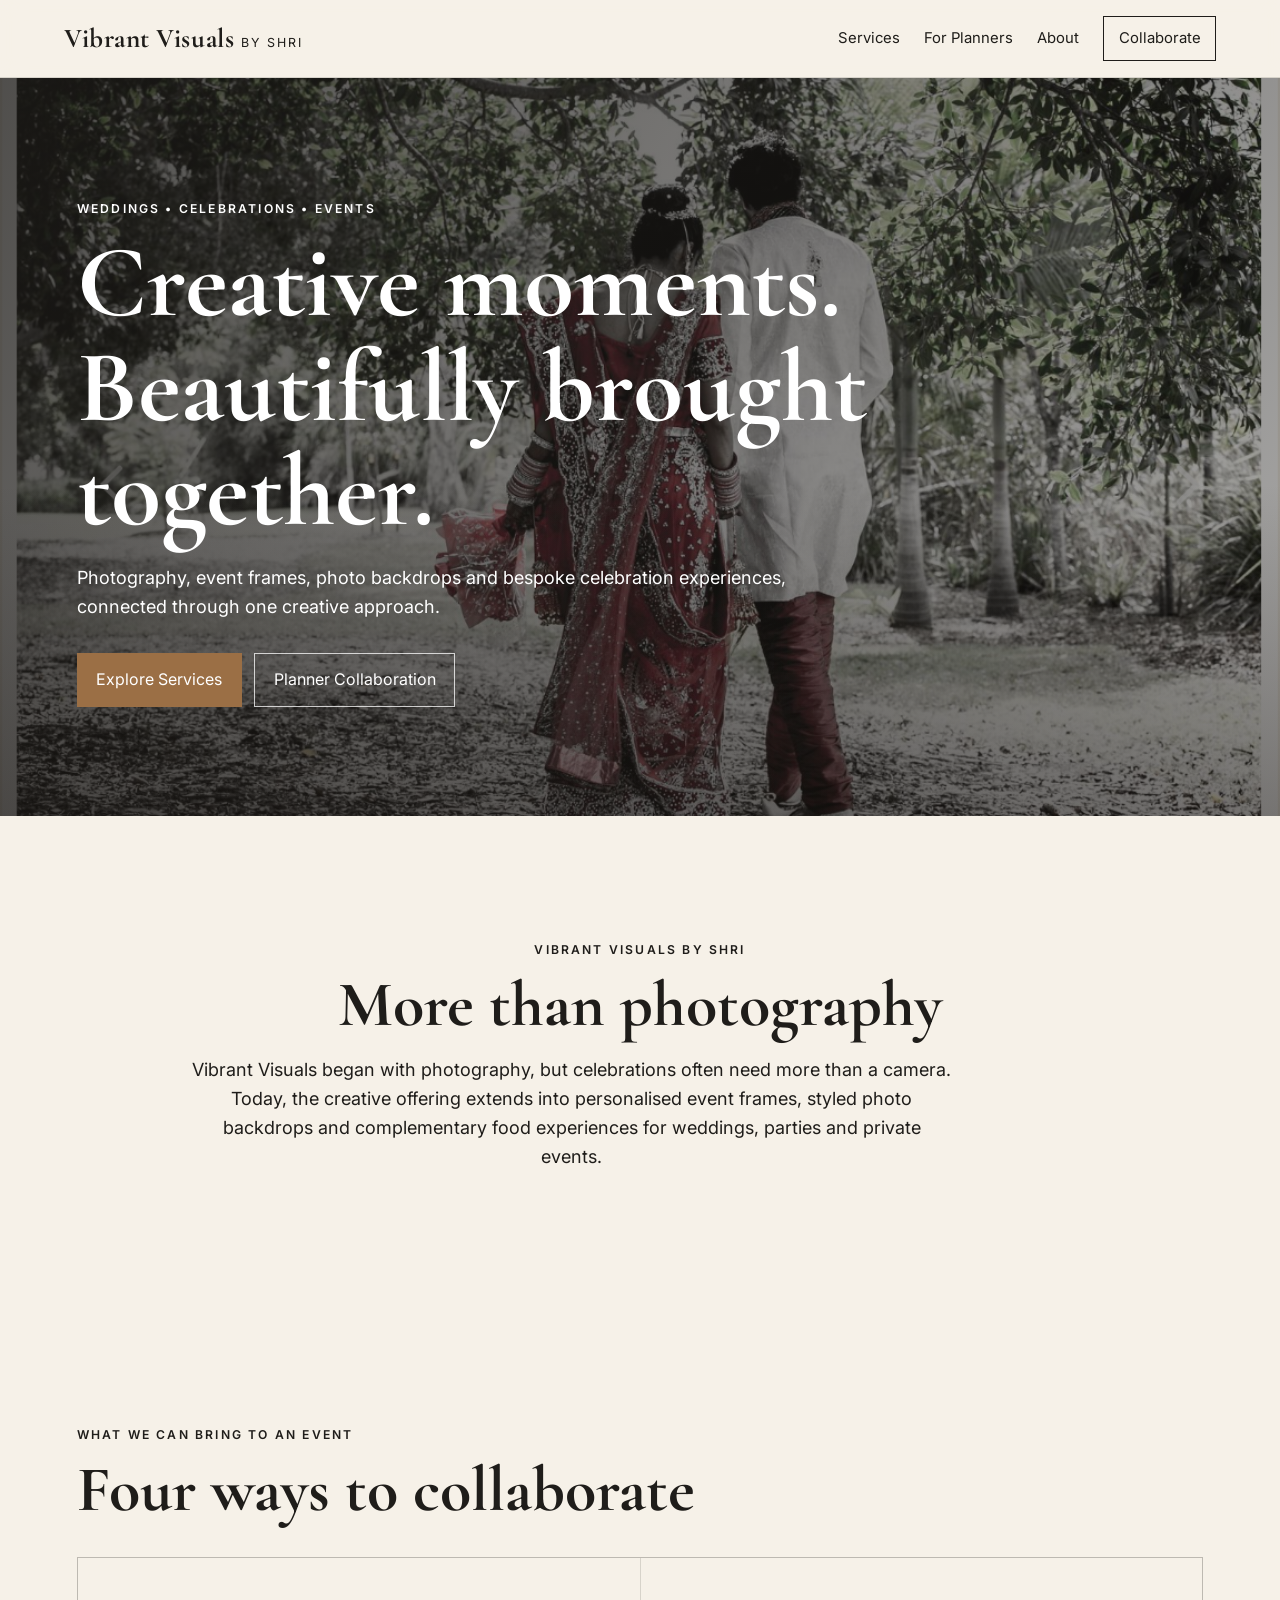
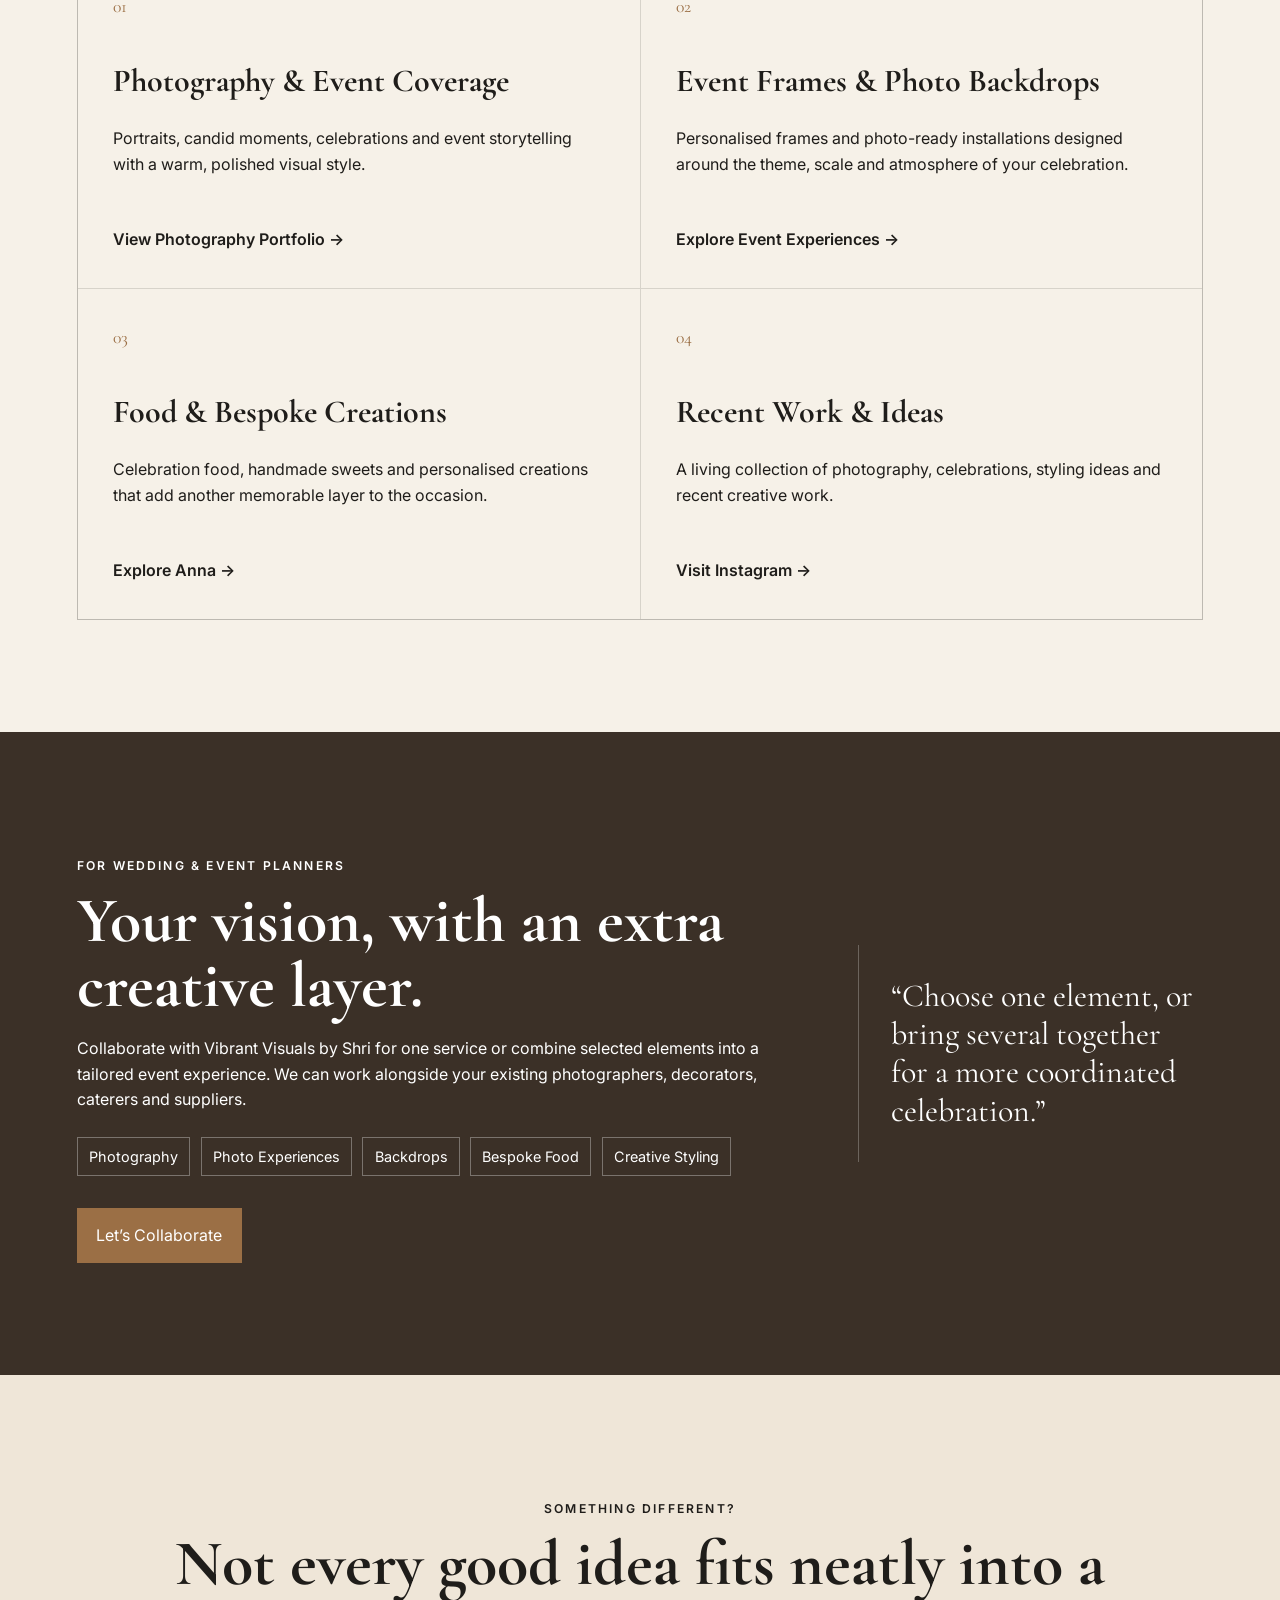
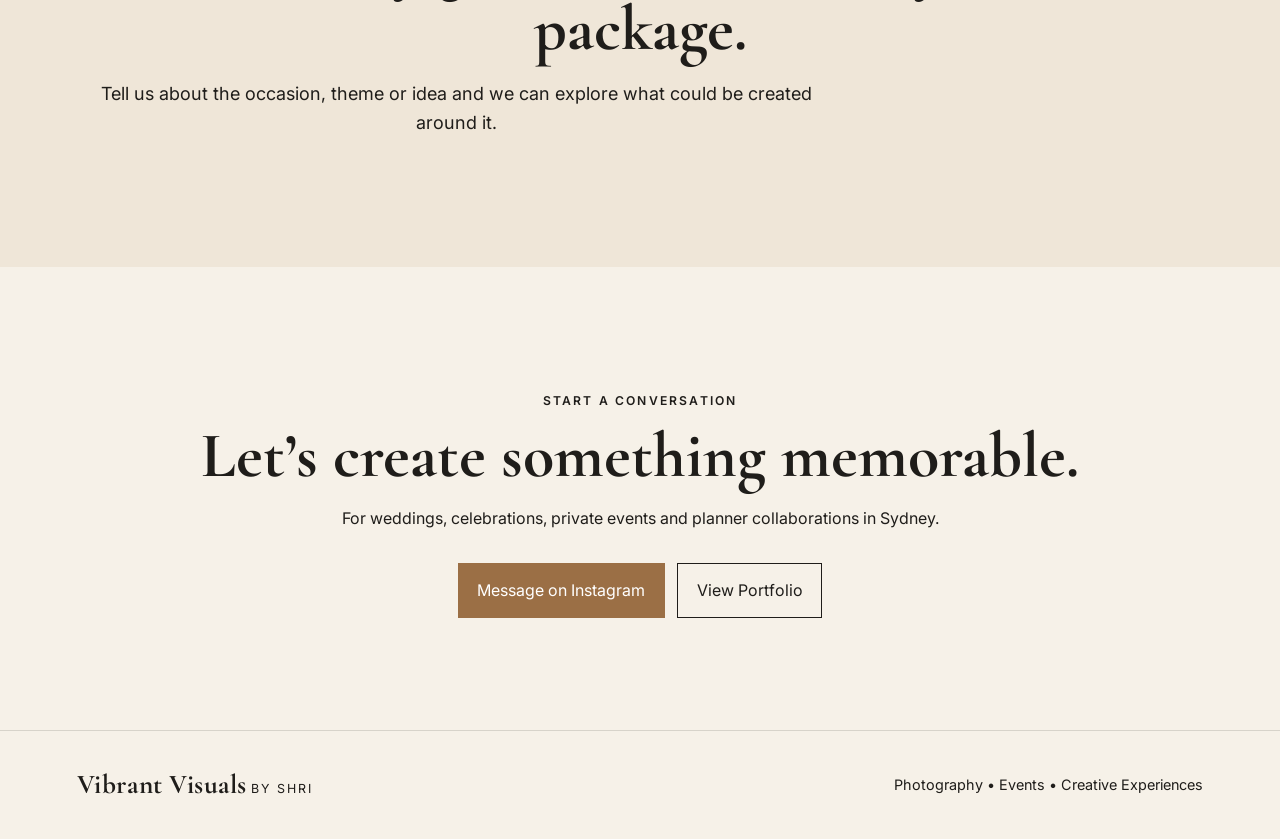
==== index.html @ dcedde66 "Add files via upload" ====
<!doctype html>
<html lang="en">
<head>
  <meta charset="utf-8">
  <meta name="viewport" content="width=device-width,initial-scale=1">
  <meta name="description" content="Vibrant Visuals by Shri — photography, event frames, photo backdrops and bespoke celebration experiences in Sydney.">
  <title>Vibrant Visuals by Shri | Weddings & Events</title>
  <link rel="preconnect" href="https://fonts.googleapis.com">
  <link rel="preconnect" href="https://fonts.gstatic.com" crossorigin>
  <link href="https://fonts.googleapis.com/css2?family=Cormorant+Garamond:wght@500;600;700&family=Inter:wght@400;500;600&display=swap" rel="stylesheet">
  <link rel="stylesheet" href="styles.css">
</head>
<body>

<header class="site-header">
  <a class="brand" href="#top">
    <span class="brand-main">Vibrant Visuals</span>
    <span class="brand-sub">by Shri</span>
  </a>

  <nav aria-label="Primary navigation">
    <a href="#services">Services</a>
    <a href="#planners">For Planners</a>
    <a href="#about">About</a>
    <a class="nav-cta" href="#contact">Collaborate</a>
  </nav>
</header>

<main id="top">
  <section class="hero">
    <div class="hero-overlay"></div>
    <div class="hero-content">
      <p class="eyebrow">Weddings • Celebrations • Events</p>
      <h1>Creative moments.<br>Beautifully brought together.</h1>
      <p class="hero-copy">
        Photography, event frames, photo backdrops and bespoke celebration experiences,
        connected through one creative approach.
      </p>
      <div class="hero-actions">
        <a class="btn btn-primary" href="#services">Explore Services</a>
        <a class="btn btn-secondary" href="#planners">Planner Collaboration</a>
      </div>
    </div>
  </section>

  <section class="intro section" id="about">
    <p class="eyebrow">Vibrant Visuals by Shri</p>
    <h2>More than photography</h2>
    <p class="lead">
      Vibrant Visuals began with photography, but celebrations often need more than a camera.
      Today, the creative offering extends into personalised event frames, styled photo backdrops
      and complementary food experiences for weddings, parties and private events.
    </p>
  </section>

  <section class="services section" id="services">
    <div class="section-heading">
      <p class="eyebrow">What we can bring to an event</p>
      <h2>Four ways to collaborate</h2>
    </div>

    <div class="card-grid">
      <article class="service-card">
        <div class="card-number">01</div>
        <h3>Photography & Event Coverage</h3>
        <p>
          Portraits, candid moments, celebrations and event storytelling with a warm,
          polished visual style.
        </p>
        <a href="https://vibrantvisuals.mypixieset.com/" target="_blank" rel="noopener">
          View Photography Portfolio →
        </a>
      </article>

      <article class="service-card">
        <div class="card-number">02</div>
        <h3>Event Frames & Photo Backdrops</h3>
        <p>
          Personalised frames and photo-ready installations designed around the theme,
          scale and atmosphere of your celebration.
        </p>
        <a href="https://www.airbnb.com.au/services/7122802" target="_blank" rel="noopener">
          Explore Event Experiences →
        </a>
      </article>

      <article class="service-card">
        <div class="card-number">03</div>
        <h3>Food & Bespoke Creations</h3>
        <p>
          Celebration food, handmade sweets and personalised creations that add another
          memorable layer to the occasion.
        </p>
        <a href="https://adigopula.com/anna" target="_blank" rel="noopener">
          Explore Anna →
        </a>
      </article>

      <article class="service-card">
        <div class="card-number">04</div>
        <h3>Recent Work & Ideas</h3>
        <p>
          A living collection of photography, celebrations, styling ideas and recent
          creative work.
        </p>
        <a href="https://www.instagram.com/vibrant__visuals" target="_blank" rel="noopener">
          Visit Instagram →
        </a>
      </article>
    </div>
  </section>

  <section class="planner-section section" id="planners">
    <div class="planner-copy">
      <p class="eyebrow">For Wedding & Event Planners</p>
      <h2>Your vision, with an extra creative layer.</h2>
      <p>
        Collaborate with Vibrant Visuals by Shri for one service or combine selected
        elements into a tailored event experience. We can work alongside your existing
        photographers, decorators, caterers and suppliers.
      </p>

      <div class="planner-tags" aria-label="Available collaboration services">
        <span>Photography</span>
        <span>Photo Experiences</span>
        <span>Backdrops</span>
        <span>Bespoke Food</span>
        <span>Creative Styling</span>
      </div>

      <a class="btn btn-primary" href="#contact">Let’s Collaborate</a>
    </div>

    <aside class="planner-note">
      <p class="quote">
        “Choose one element, or bring several together for a more coordinated celebration.”
      </p>
    </aside>
  </section>

  <section class="custom section">
    <p class="eyebrow">Something different?</p>
    <h2>Not every good idea fits neatly into a package.</h2>
    <p class="lead">
      Tell us about the occasion, theme or idea and we can explore what could be created around it.
    </p>
  </section>

  <section class="contact section" id="contact">
    <p class="eyebrow">Start a conversation</p>
    <h2>Let’s create something memorable.</h2>
    <p>
      For weddings, celebrations, private events and planner collaborations in Sydney.
    </p>
    <div class="contact-actions">
      <a class="btn btn-primary" href="https://www.instagram.com/vibrant__visuals" target="_blank" rel="noopener">
        Message on Instagram
      </a>
      <a class="btn btn-outline" href="https://vibrantvisuals.mypixieset.com/" target="_blank" rel="noopener">
        View Portfolio
      </a>
    </div>
  </section>
</main>

<footer>
  <div>
    <span class="brand-main">Vibrant Visuals</span>
    <span class="brand-sub">by Shri</span>
  </div>
  <p>Photography • Events • Creative Experiences</p>
</footer>

</body>
</html>
---- styles.css ----
* {
  box-sizing: border-box;
}

:root {
  --ink: #1f1d1a;
  --paper: #f6f1e8;
  --paper-2: #efe6d8;
  --accent: #9b6f45;
  --deep: #3b3027;
  --white: #ffffff;
  --line: rgba(31, 29, 26, .14);
}

html {
  scroll-behavior: smooth;
}

body {
  margin: 0;
  font-family: "Inter", sans-serif;
  color: var(--ink);
  background: var(--paper);
  line-height: 1.6;
}

a {
  color: inherit;
}

.site-header {
  position: sticky;
  top: 0;
  z-index: 50;
  display: flex;
  align-items: center;
  justify-content: space-between;
  gap: 2rem;
  padding: 1rem 5vw;
  background: rgba(246, 241, 232, .92);
  backdrop-filter: blur(12px);
  border-bottom: 1px solid var(--line);
}

.brand {
  text-decoration: none;
  display: inline-flex;
  align-items: baseline;
  gap: .45rem;
}

.brand-main {
  font-family: "Cormorant Garamond", serif;
  font-size: 1.7rem;
  font-weight: 700;
  letter-spacing: .02em;
}

.brand-sub {
  font-size: .78rem;
  text-transform: uppercase;
  letter-spacing: .16em;
}

nav {
  display: flex;
  align-items: center;
  gap: 1.5rem;
}

nav a {
  text-decoration: none;
  font-size: .93rem;
}

.nav-cta {
  border: 1px solid var(--ink);
  padding: .6rem .9rem;
}

.hero {
  min-height: 82vh;
  display: grid;
  align-items: center;
  position: relative;
  overflow: hidden;
  background:
    linear-gradient(120deg, rgba(31,29,26,.78), rgba(31,29,26,.38)),
    url("hero.jpg") center/cover no-repeat;
}

.hero-overlay {
  position: absolute;
  inset: 0;
  background: linear-gradient(to top, rgba(20, 16, 13, .35), transparent 45%);
}

.hero-content {
  position: relative;
  z-index: 2;
  width: min(820px, 90vw);
  margin-left: 6vw;
  color: var(--white);
  padding: 5rem 0;
}

.eyebrow {
  text-transform: uppercase;
  letter-spacing: .18em;
  font-size: .76rem;
  font-weight: 600;
}

h1, h2, h3 {
  font-family: "Cormorant Garamond", serif;
  line-height: 1.02;
  margin-top: 0;
}

h1 {
  font-size: clamp(3.5rem, 8vw, 7rem);
  margin-bottom: 1.2rem;
  max-width: 900px;
}

h2 {
  font-size: clamp(2.5rem, 5vw, 4.6rem);
  margin-bottom: 1.1rem;
}

h3 {
  font-size: 2rem;
  margin-bottom: .8rem;
}

.hero-copy, .lead {
  font-size: 1.13rem;
  max-width: 760px;
}

.hero-actions, .contact-actions {
  margin-top: 2rem;
  display: flex;
  flex-wrap: wrap;
  gap: .8rem;
}

.btn {
  display: inline-block;
  padding: .85rem 1.15rem;
  text-decoration: none;
  border: 1px solid transparent;
  transition: .2s ease;
}

.btn-primary {
  background: var(--accent);
  color: var(--white);
}

.btn-primary:hover {
  background: var(--deep);
}

.btn-secondary {
  border-color: rgba(255,255,255,.75);
  color: var(--white);
}

.btn-outline {
  border-color: var(--ink);
}

.section {
  padding: 7rem 6vw;
}

.intro {
  max-width: 1050px;
  margin: 0 auto;
  text-align: center;
}

.section-heading {
  max-width: 760px;
  margin-bottom: 2.2rem;
}

.card-grid {
  display: grid;
  grid-template-columns: repeat(2, minmax(0, 1fr));
  gap: 1px;
  background: var(--line);
  border: 1px solid var(--line);
}

.service-card {
  background: var(--paper);
  padding: 2.2rem;
  min-height: 330px;
  display: flex;
  flex-direction: column;
}

.service-card a {
  margin-top: auto;
  font-weight: 600;
  text-decoration: none;
}

.card-number {
  font-family: "Cormorant Garamond", serif;
  font-size: 1.1rem;
  color: var(--accent);
  margin-bottom: 2.7rem;
}

.planner-section {
  background: var(--deep);
  color: var(--white);
  display: grid;
  grid-template-columns: 1.35fr .65fr;
  gap: 4rem;
  align-items: center;
}

.planner-copy {
  max-width: 760px;
}

.planner-tags {
  display: flex;
  flex-wrap: wrap;
  gap: .65rem;
  margin: 1.5rem 0 2rem;
}

.planner-tags span {
  border: 1px solid rgba(255,255,255,.32);
  padding: .45rem .7rem;
  font-size: .9rem;
}

.planner-note {
  border-left: 1px solid rgba(255,255,255,.25);
  padding-left: 2rem;
}

.quote {
  font-family: "Cormorant Garamond", serif;
  font-size: 2rem;
  line-height: 1.2;
}

.custom, .contact {
  text-align: center;
}

.custom {
  background: var(--paper-2);
}

.contact-actions {
  justify-content: center;
}

footer {
  display: flex;
  justify-content: space-between;
  gap: 2rem;
  align-items: center;
  padding: 2rem 6vw;
  border-top: 1px solid var(--line);
}

footer p {
  margin: 0;
  font-size: .9rem;
}

@media (max-width: 820px) {
  .site-header {
    align-items: flex-start;
  }

  nav {
    display: none;
  }

  .hero {
    min-height: 76vh;
  }

  .hero-content {
    margin-left: 5vw;
    margin-right: 5vw;
  }

  .card-grid,
  .planner-section {
    grid-template-columns: 1fr;
  }

  .planner-note {
    border-left: 0;
    border-top: 1px solid rgba(255,255,255,.25);
    padding-left: 0;
    padding-top: 2rem;
  }

  footer {
    flex-direction: column;
    align-items: flex-start;
  }
}
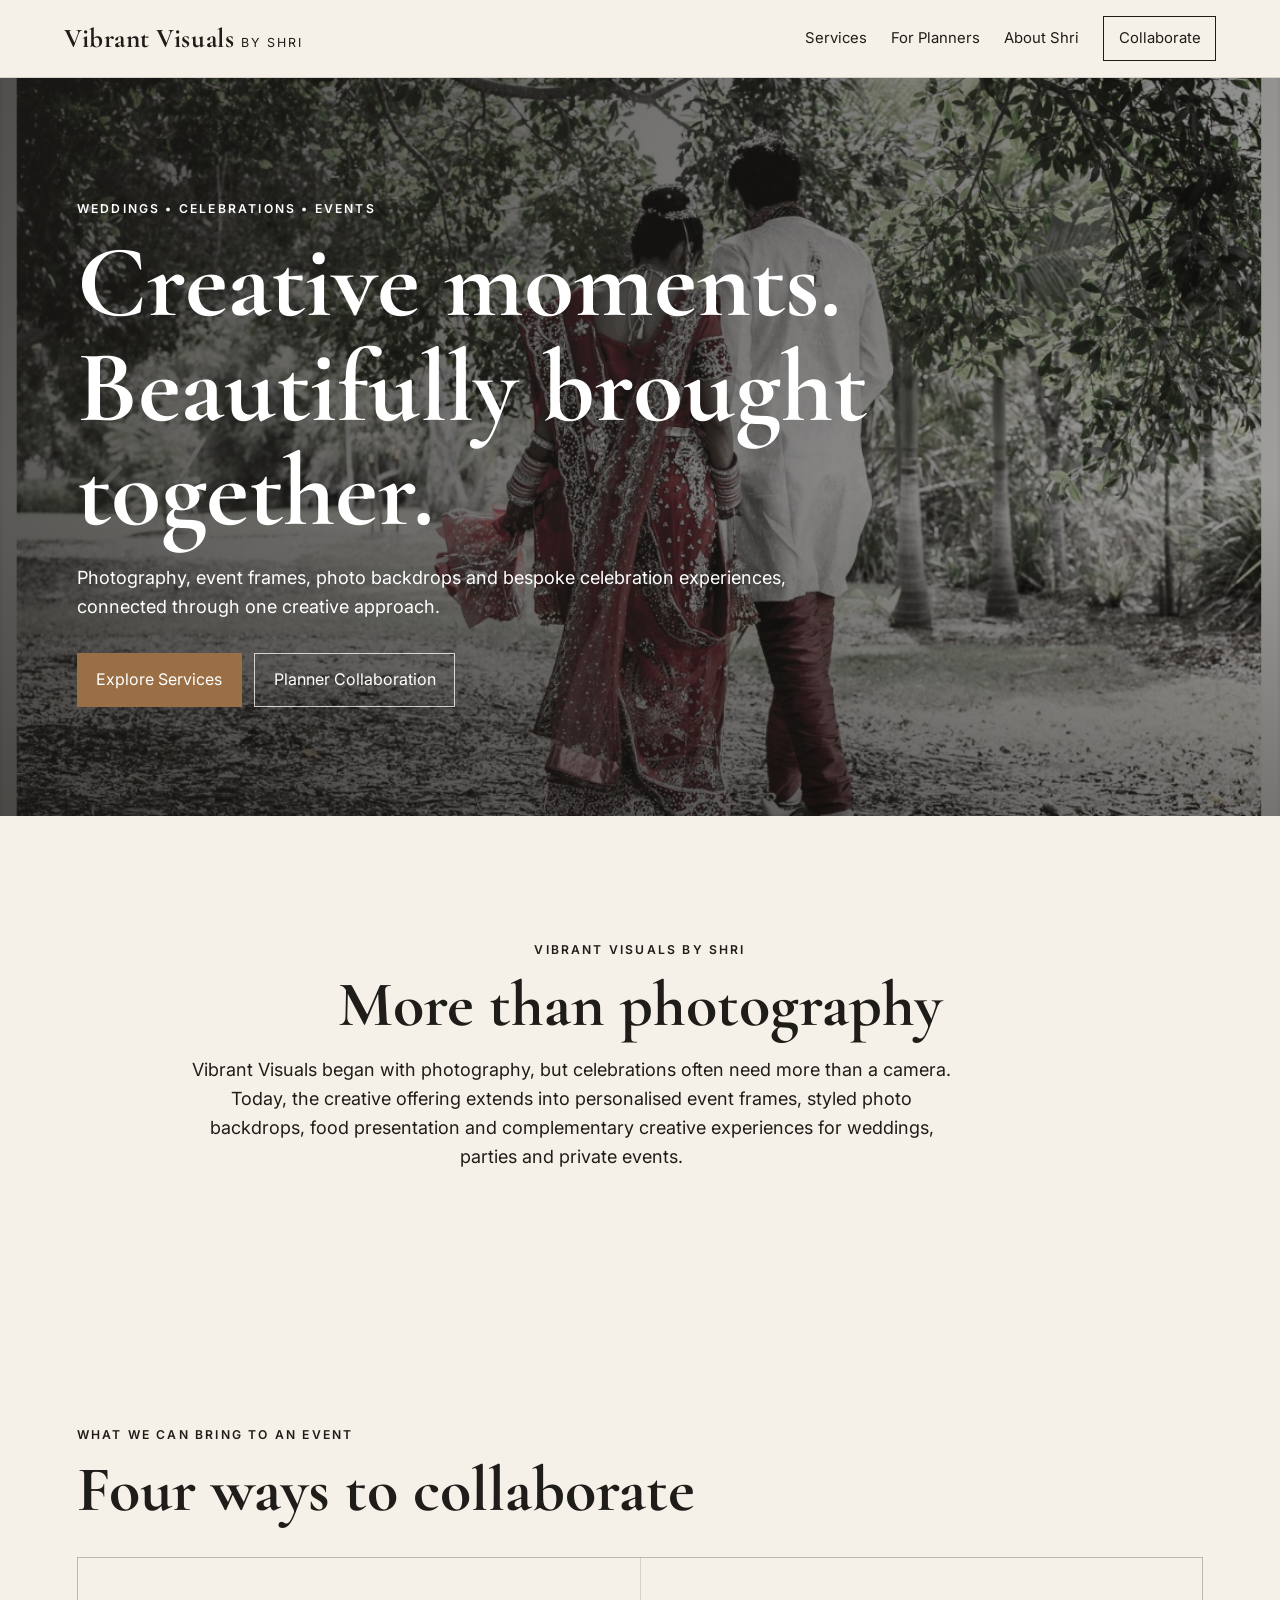
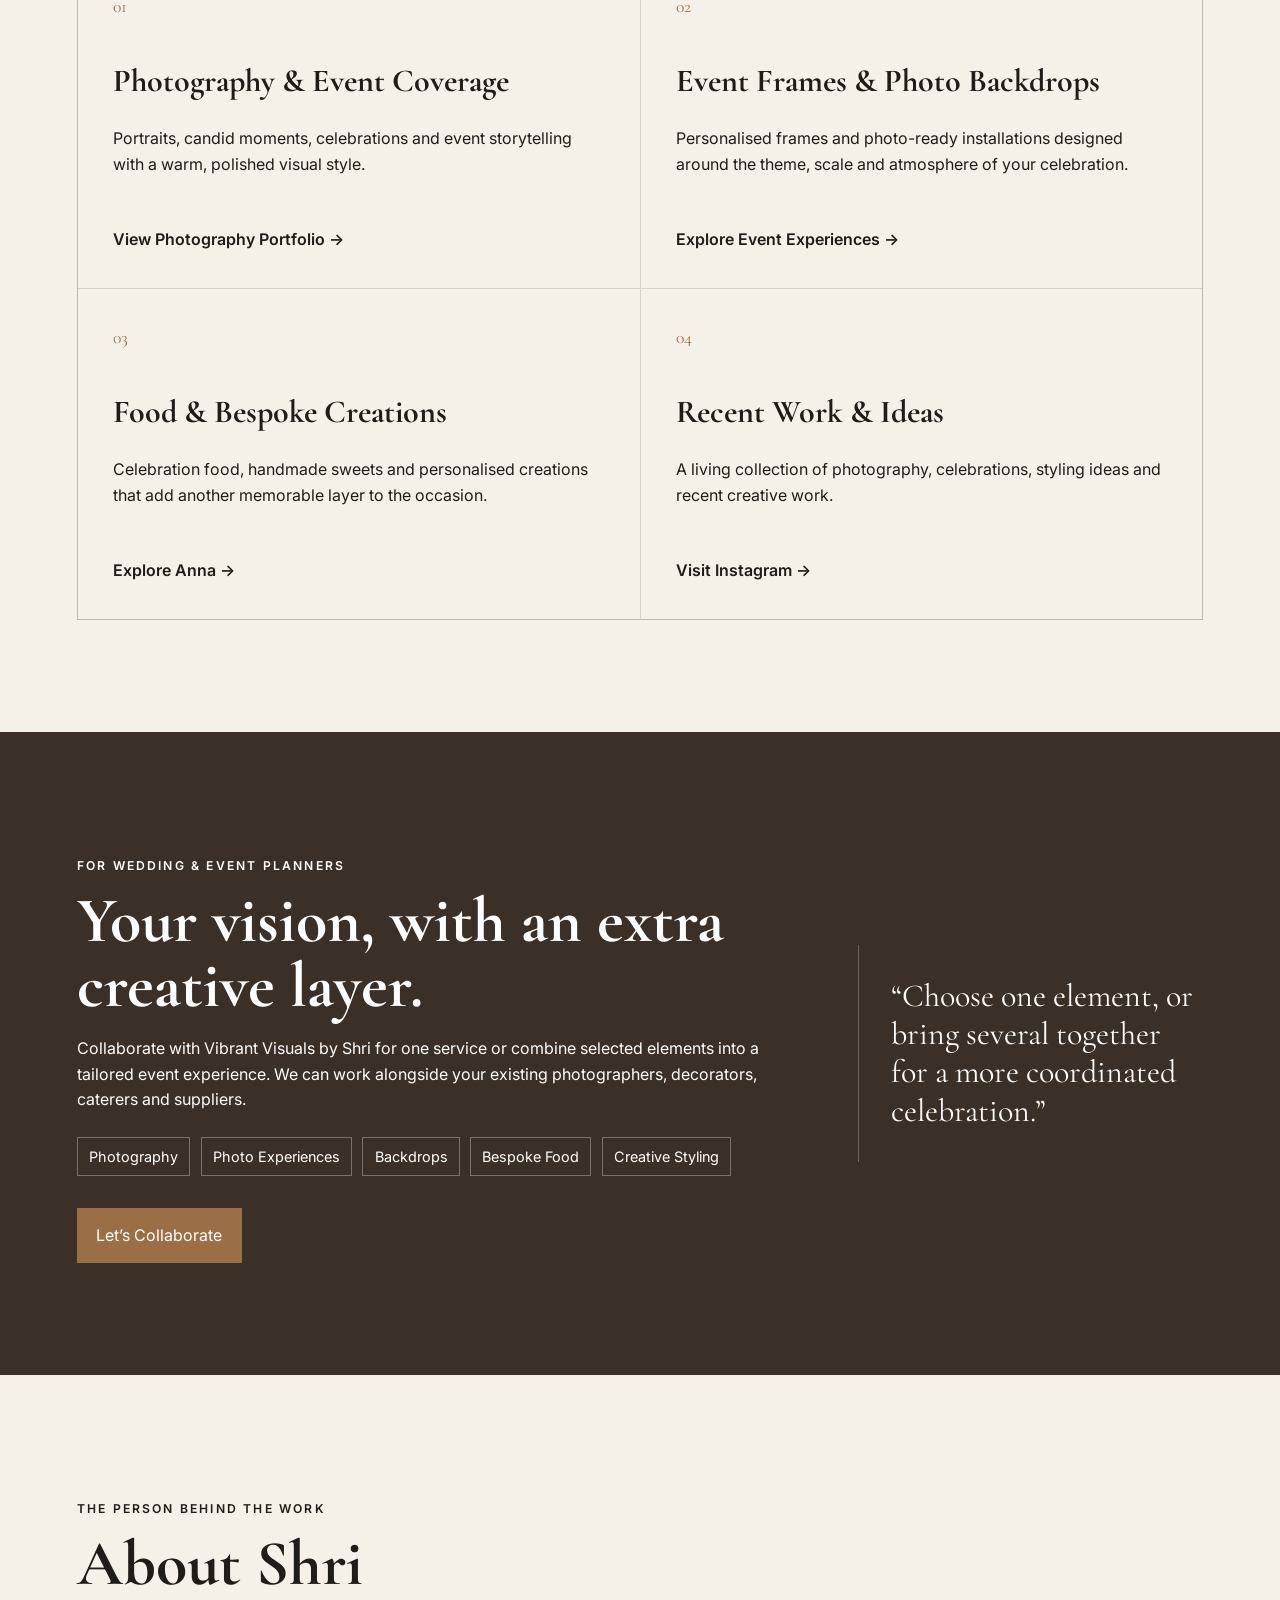
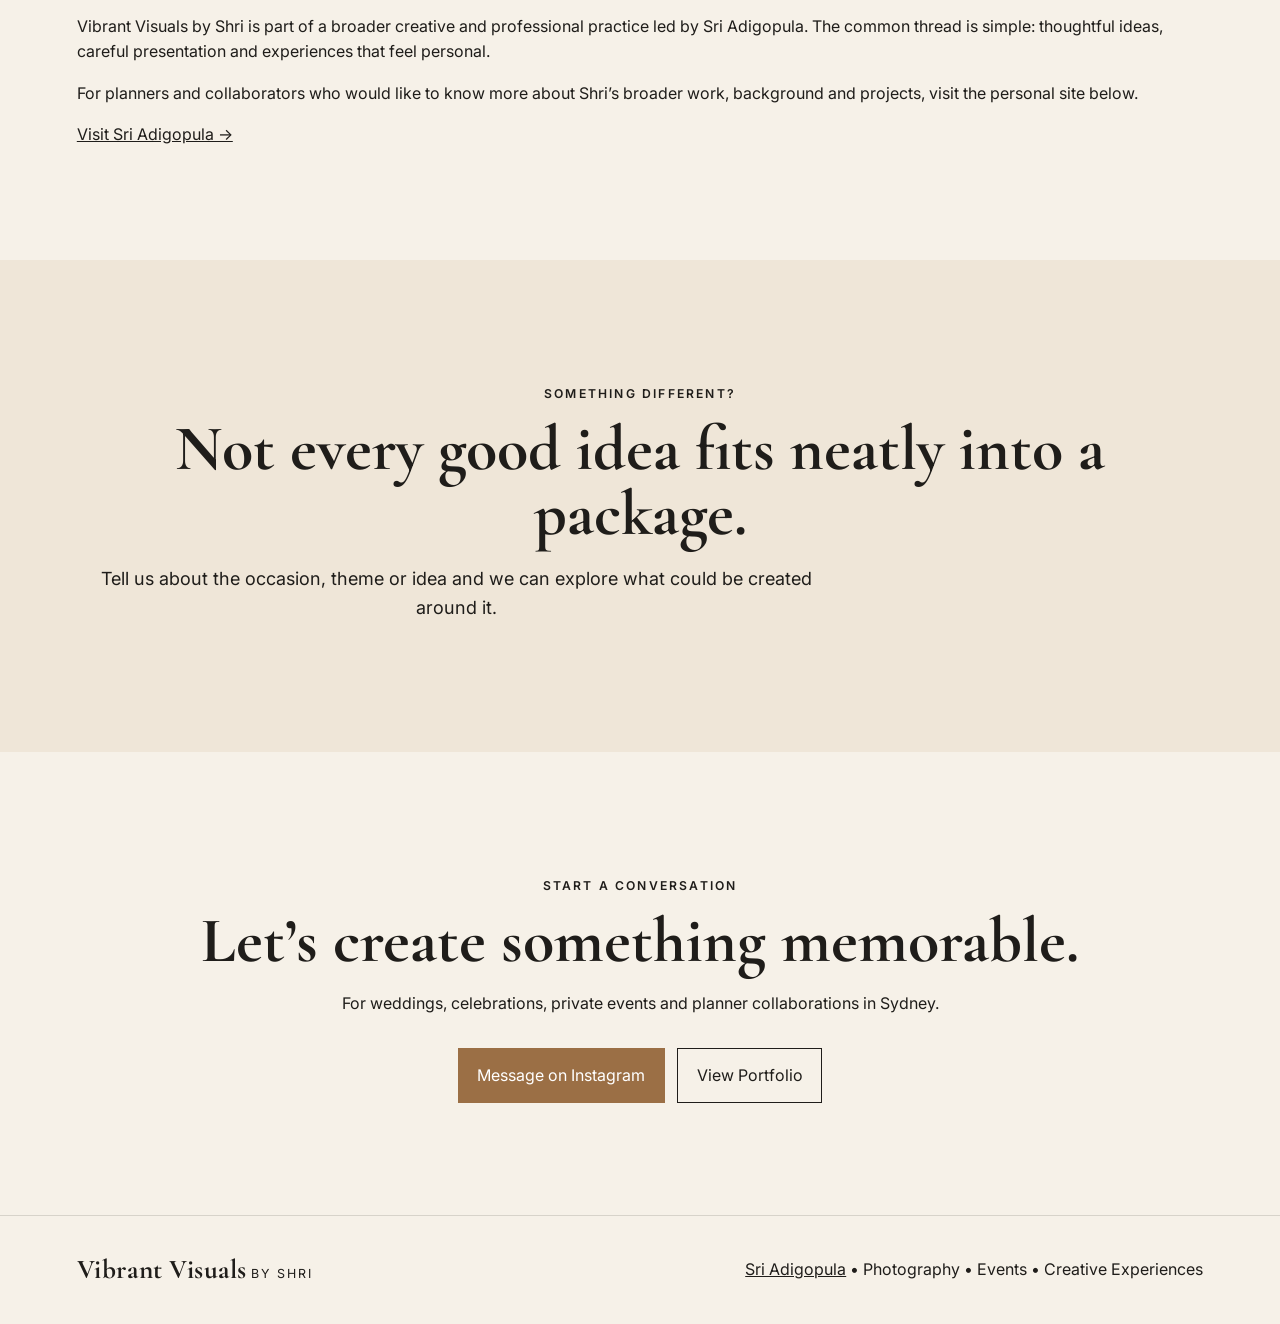
==== commit a25c4a0c: "Add files via upload" ====
--- a/index.html
+++ b/index.html
@@ -21,7 +21,7 @@
   <nav aria-label="Primary navigation">
     <a href="#services">Services</a>
     <a href="#planners">For Planners</a>
-    <a href="#about">About</a>
+    <a href="#about-shri">About Shri</a>
     <a class="nav-cta" href="#contact">Collaborate</a>
   </nav>
 </header>
@@ -43,13 +43,13 @@
     </div>
   </section>
 
-  <section class="intro section" id="about">
+  <section class="intro section">
     <p class="eyebrow">Vibrant Visuals by Shri</p>
     <h2>More than photography</h2>
     <p class="lead">
       Vibrant Visuals began with photography, but celebrations often need more than a camera.
-      Today, the creative offering extends into personalised event frames, styled photo backdrops
-      and complementary food experiences for weddings, parties and private events.
+      Today, the creative offering extends into personalised event frames, styled photo backdrops,
+      food presentation and complementary creative experiences for weddings, parties and private events.
     </p>
   </section>
 
@@ -136,6 +136,28 @@
         “Choose one element, or bring several together for a more coordinated celebration.”
       </p>
     </aside>
+  </section>
+
+  <section class="about-shri section" id="about-shri">
+    <div class="about-grid">
+      <div>
+        <p class="eyebrow">The person behind the work</p>
+        <h2>About Shri</h2>
+      </div>
+      <div>
+        <p>
+          Vibrant Visuals by Shri is part of a broader creative and professional practice led by Sri Adigopula.
+          The common thread is simple: thoughtful ideas, careful presentation and experiences that feel personal.
+        </p>
+        <p>
+          For planners and collaborators who would like to know more about Shri’s broader work, background and projects,
+          visit the personal site below.
+        </p>
+        <a class="text-link" href="https://sri.adigopula.com/" target="_blank" rel="noopener">
+          Visit Sri Adigopula →
+        </a>
+      </div>
+    </div>
   </section>
 
   <section class="custom section">
@@ -168,7 +190,11 @@
     <span class="brand-main">Vibrant Visuals</span>
     <span class="brand-sub">by Shri</span>
   </div>
-  <p>Photography • Events • Creative Experiences</p>
+  <div class="footer-links">
+    <a href="https://sri.adigopula.com/" target="_blank" rel="noopener">Sri Adigopula</a>
+    <span>•</span>
+    <span>Photography • Events • Creative Experiences</span>
+  </div>
 </footer>
 
 </body>
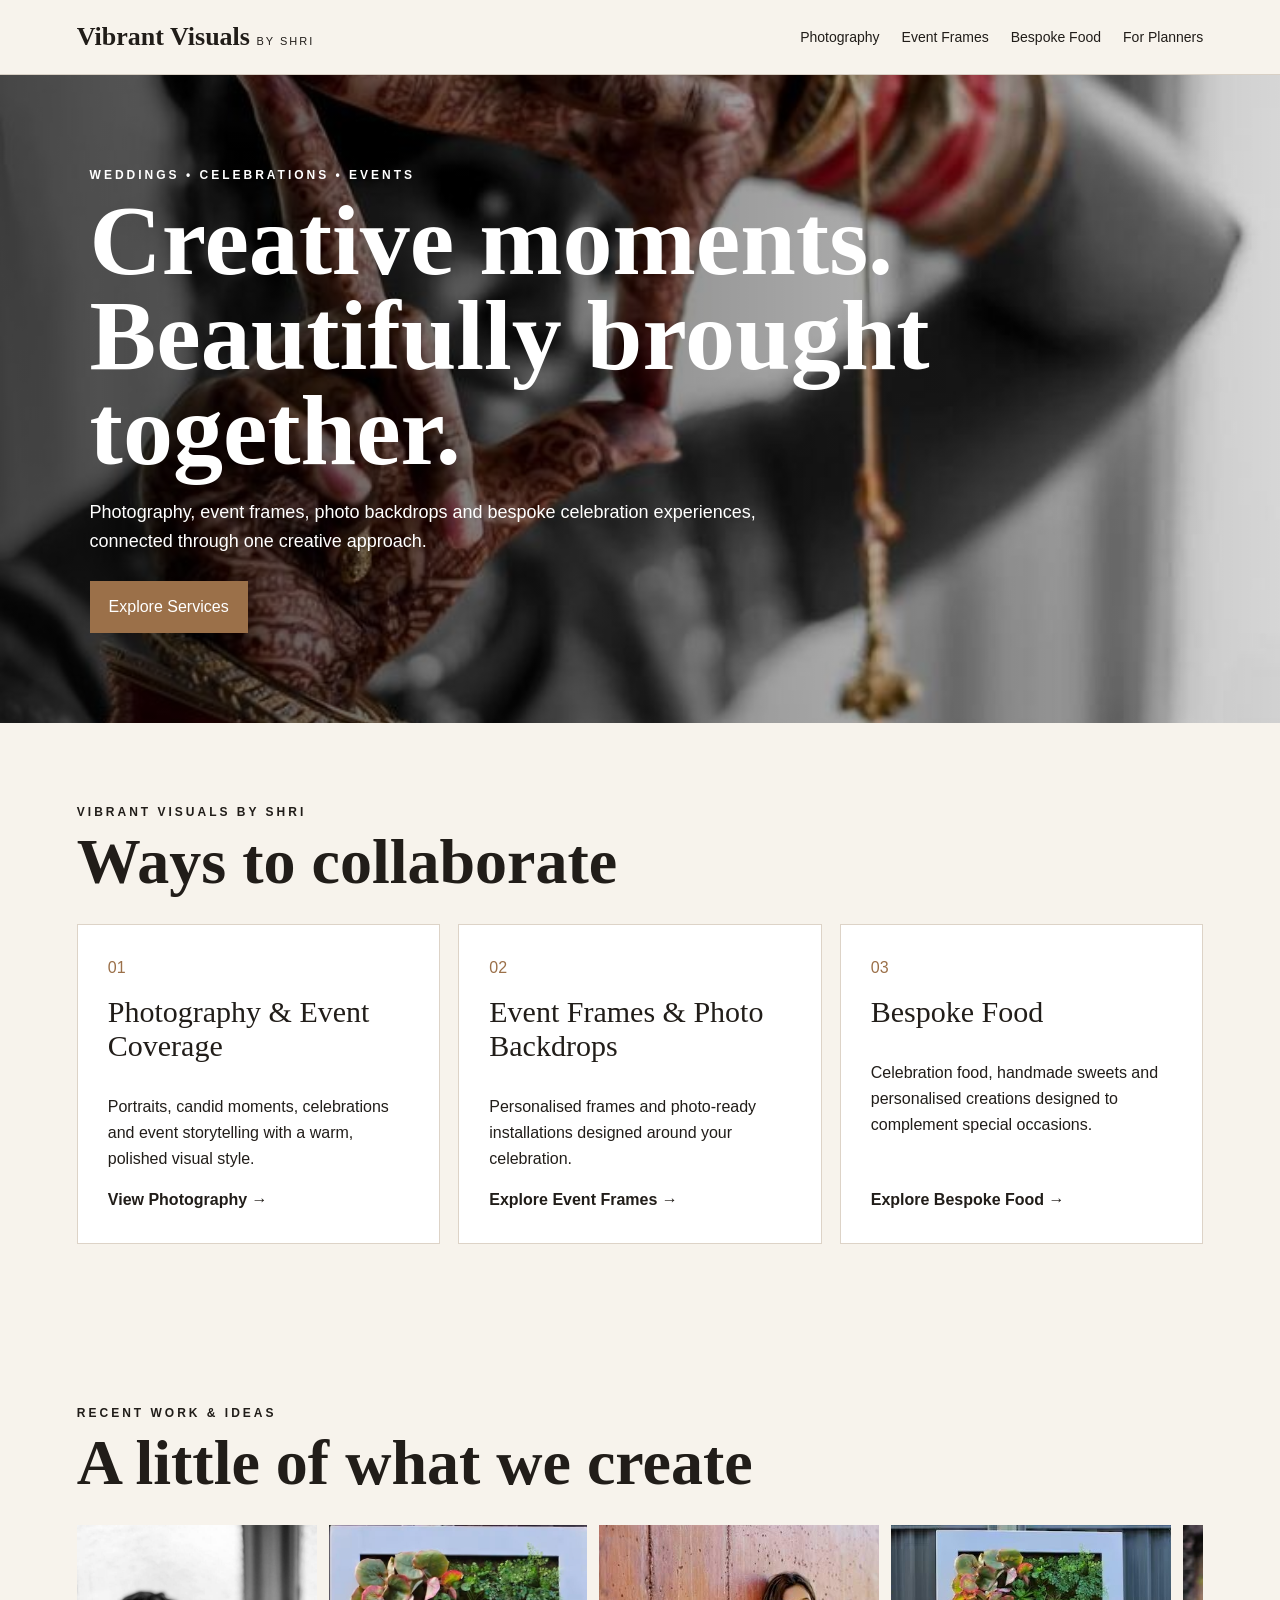
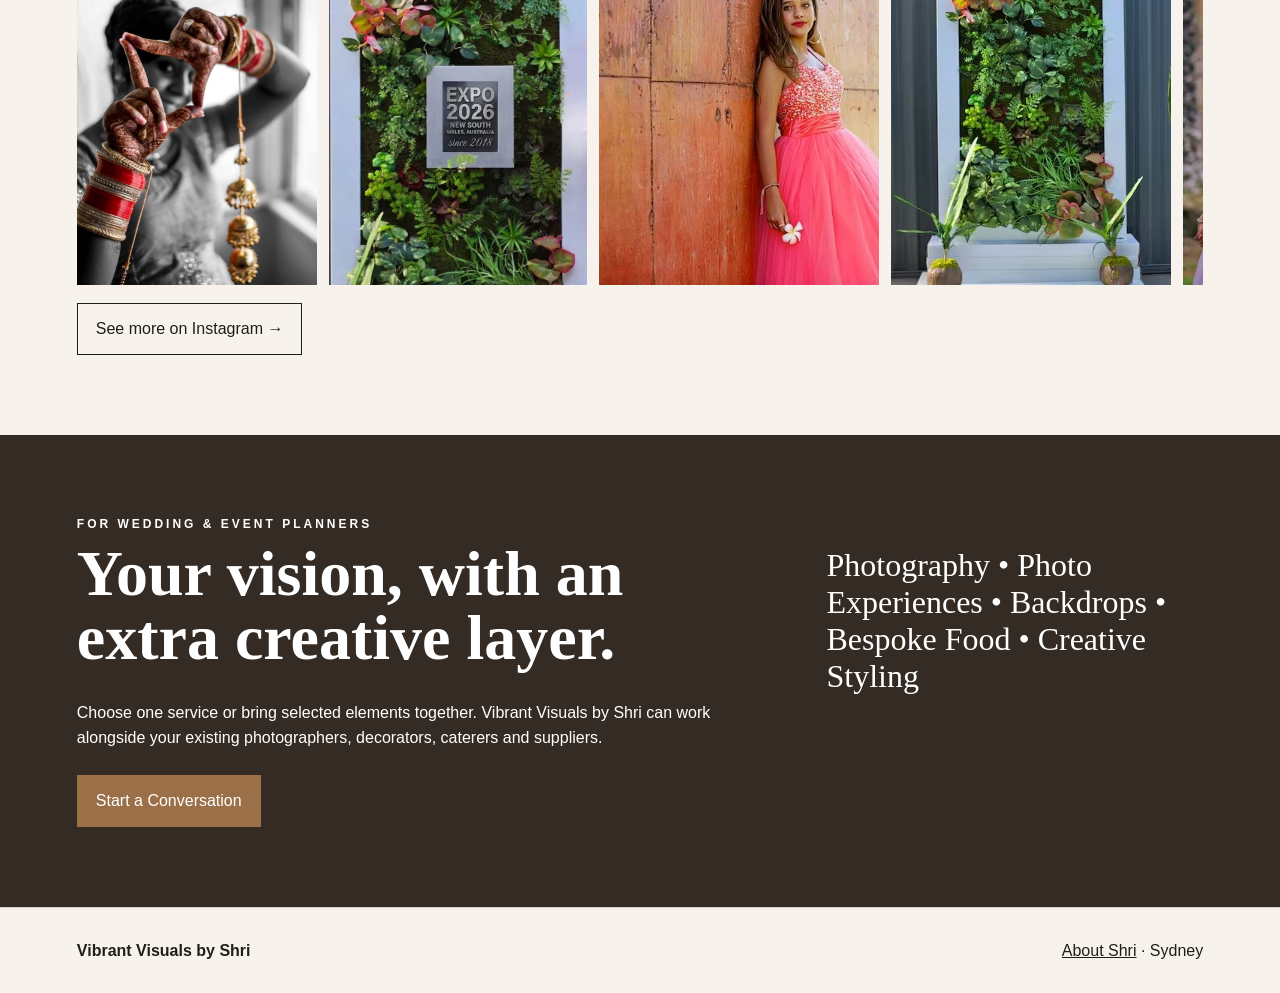
==== commit 5d102159: "Add files via upload" ====
--- a/index.html
+++ b/index.html
@@ -1,201 +1,11 @@
-<!doctype html>
-<html lang="en">
-<head>
-  <meta charset="utf-8">
-  <meta name="viewport" content="width=device-width,initial-scale=1">
-  <meta name="description" content="Vibrant Visuals by Shri — photography, event frames, photo backdrops and bespoke celebration experiences in Sydney.">
-  <title>Vibrant Visuals by Shri | Weddings & Events</title>
-  <link rel="preconnect" href="https://fonts.googleapis.com">
-  <link rel="preconnect" href="https://fonts.gstatic.com" crossorigin>
-  <link href="https://fonts.googleapis.com/css2?family=Cormorant+Garamond:wght@500;600;700&family=Inter:wght@400;500;600&display=swap" rel="stylesheet">
-  <link rel="stylesheet" href="styles.css">
-</head>
-<body>
-
-<header class="site-header">
-  <a class="brand" href="#top">
-    <span class="brand-main">Vibrant Visuals</span>
-    <span class="brand-sub">by Shri</span>
-  </a>
-
-  <nav aria-label="Primary navigation">
-    <a href="#services">Services</a>
-    <a href="#planners">For Planners</a>
-    <a href="#about-shri">About Shri</a>
-    <a class="nav-cta" href="#contact">Collaborate</a>
-  </nav>
-</header>
-
-<main id="top">
-  <section class="hero">
-    <div class="hero-overlay"></div>
-    <div class="hero-content">
-      <p class="eyebrow">Weddings • Celebrations • Events</p>
-      <h1>Creative moments.<br>Beautifully brought together.</h1>
-      <p class="hero-copy">
-        Photography, event frames, photo backdrops and bespoke celebration experiences,
-        connected through one creative approach.
-      </p>
-      <div class="hero-actions">
-        <a class="btn btn-primary" href="#services">Explore Services</a>
-        <a class="btn btn-secondary" href="#planners">Planner Collaboration</a>
-      </div>
-    </div>
-  </section>
-
-  <section class="intro section">
-    <p class="eyebrow">Vibrant Visuals by Shri</p>
-    <h2>More than photography</h2>
-    <p class="lead">
-      Vibrant Visuals began with photography, but celebrations often need more than a camera.
-      Today, the creative offering extends into personalised event frames, styled photo backdrops,
-      food presentation and complementary creative experiences for weddings, parties and private events.
-    </p>
-  </section>
-
-  <section class="services section" id="services">
-    <div class="section-heading">
-      <p class="eyebrow">What we can bring to an event</p>
-      <h2>Four ways to collaborate</h2>
-    </div>
-
-    <div class="card-grid">
-      <article class="service-card">
-        <div class="card-number">01</div>
-        <h3>Photography & Event Coverage</h3>
-        <p>
-          Portraits, candid moments, celebrations and event storytelling with a warm,
-          polished visual style.
-        </p>
-        <a href="https://vibrantvisuals.mypixieset.com/" target="_blank" rel="noopener">
-          View Photography Portfolio →
-        </a>
-      </article>
-
-      <article class="service-card">
-        <div class="card-number">02</div>
-        <h3>Event Frames & Photo Backdrops</h3>
-        <p>
-          Personalised frames and photo-ready installations designed around the theme,
-          scale and atmosphere of your celebration.
-        </p>
-        <a href="https://www.airbnb.com.au/services/7122802" target="_blank" rel="noopener">
-          Explore Event Experiences →
-        </a>
-      </article>
-
-      <article class="service-card">
-        <div class="card-number">03</div>
-        <h3>Food & Bespoke Creations</h3>
-        <p>
-          Celebration food, handmade sweets and personalised creations that add another
-          memorable layer to the occasion.
-        </p>
-        <a href="https://adigopula.com/anna" target="_blank" rel="noopener">
-          Explore Anna →
-        </a>
-      </article>
-
-      <article class="service-card">
-        <div class="card-number">04</div>
-        <h3>Recent Work & Ideas</h3>
-        <p>
-          A living collection of photography, celebrations, styling ideas and recent
-          creative work.
-        </p>
-        <a href="https://www.instagram.com/vibrant__visuals" target="_blank" rel="noopener">
-          Visit Instagram →
-        </a>
-      </article>
-    </div>
-  </section>
-
-  <section class="planner-section section" id="planners">
-    <div class="planner-copy">
-      <p class="eyebrow">For Wedding & Event Planners</p>
-      <h2>Your vision, with an extra creative layer.</h2>
-      <p>
-        Collaborate with Vibrant Visuals by Shri for one service or combine selected
-        elements into a tailored event experience. We can work alongside your existing
-        photographers, decorators, caterers and suppliers.
-      </p>
-
-      <div class="planner-tags" aria-label="Available collaboration services">
-        <span>Photography</span>
-        <span>Photo Experiences</span>
-        <span>Backdrops</span>
-        <span>Bespoke Food</span>
-        <span>Creative Styling</span>
-      </div>
-
-      <a class="btn btn-primary" href="#contact">Let’s Collaborate</a>
-    </div>
-
-    <aside class="planner-note">
-      <p class="quote">
-        “Choose one element, or bring several together for a more coordinated celebration.”
-      </p>
-    </aside>
-  </section>
-
-  <section class="about-shri section" id="about-shri">
-    <div class="about-grid">
-      <div>
-        <p class="eyebrow">The person behind the work</p>
-        <h2>About Shri</h2>
-      </div>
-      <div>
-        <p>
-          Vibrant Visuals by Shri is part of a broader creative and professional practice led by Sri Adigopula.
-          The common thread is simple: thoughtful ideas, careful presentation and experiences that feel personal.
-        </p>
-        <p>
-          For planners and collaborators who would like to know more about Shri’s broader work, background and projects,
-          visit the personal site below.
-        </p>
-        <a class="text-link" href="https://sri.adigopula.com/" target="_blank" rel="noopener">
-          Visit Sri Adigopula →
-        </a>
-      </div>
-    </div>
-  </section>
-
-  <section class="custom section">
-    <p class="eyebrow">Something different?</p>
-    <h2>Not every good idea fits neatly into a package.</h2>
-    <p class="lead">
-      Tell us about the occasion, theme or idea and we can explore what could be created around it.
-    </p>
-  </section>
-
-  <section class="contact section" id="contact">
-    <p class="eyebrow">Start a conversation</p>
-    <h2>Let’s create something memorable.</h2>
-    <p>
-      For weddings, celebrations, private events and planner collaborations in Sydney.
-    </p>
-    <div class="contact-actions">
-      <a class="btn btn-primary" href="https://www.instagram.com/vibrant__visuals" target="_blank" rel="noopener">
-        Message on Instagram
-      </a>
-      <a class="btn btn-outline" href="https://vibrantvisuals.mypixieset.com/" target="_blank" rel="noopener">
-        View Portfolio
-      </a>
-    </div>
-  </section>
-</main>
-
-<footer>
-  <div>
-    <span class="brand-main">Vibrant Visuals</span>
-    <span class="brand-sub">by Shri</span>
-  </div>
-  <div class="footer-links">
-    <a href="https://sri.adigopula.com/" target="_blank" rel="noopener">Sri Adigopula</a>
-    <span>•</span>
-    <span>Photography • Events • Creative Experiences</span>
-  </div>
-</footer>
-
-</body>
-</html>
+<!doctype html><html><head><meta charset="utf-8"><meta name="viewport" content="width=device-width"><title>Vibrant Visuals by Shri | Weddings & Events</title><link rel="stylesheet" href="styles.css"></head><body>
+<header class="top"><a class="brand" href="index.html">Vibrant Visuals <small>by Shri</small></a><nav class="nav"><a href="photography/">Photography</a><a href="event-frames/">Event Frames</a><a href="food/">Bespoke Food</a><a href="index.html#planners">For Planners</a></nav></header>
+<section class="hero"><div><div class="eyebrow">Weddings • Celebrations • Events</div><h1>Creative moments.<br>Beautifully brought together.</h1><p>Photography, event frames, photo backdrops and bespoke celebration experiences, connected through one creative approach.</p><a class="btn" href="#services">Explore Services</a></div></section>
+<section class="section" id="services"><div class="eyebrow">Vibrant Visuals by Shri</div><h2>Ways to collaborate</h2><div class="cards">
+<article class="card"><span class="num">01</span><h3>Photography & Event Coverage</h3><p>Portraits, candid moments, celebrations and event storytelling with a warm, polished visual style.</p><a href="photography/">View Photography →</a></article>
+<article class="card"><span class="num">02</span><h3>Event Frames & Photo Backdrops</h3><p>Personalised frames and photo-ready installations designed around your celebration.</p><a href="event-frames/">Explore Event Frames →</a></article>
+<article class="card"><span class="num">03</span><h3>Bespoke Food</h3><p>Celebration food, handmade sweets and personalised creations designed to complement special occasions.</p><a href="food/">Explore Bespoke Food →</a></article>
+</div></section>
+<section class="section"><div class="eyebrow">Recent Work & Ideas</div><h2>A little of what we create</h2><div class="strip"><img src="assets/work-06.jpg" alt="Vibrant Visuals recent work" loading="lazy"><img src="assets/work-01.jpg" alt="Vibrant Visuals recent work" loading="lazy"><img src="assets/work-07.jpg" alt="Vibrant Visuals recent work" loading="lazy"><img src="assets/work-18.jpg" alt="Vibrant Visuals recent work" loading="lazy"><img src="assets/work-10.jpg" alt="Vibrant Visuals recent work" loading="lazy"><img src="assets/work-04.jpg" alt="Vibrant Visuals recent work" loading="lazy"><img src="assets/work-13.jpg" alt="Vibrant Visuals recent work" loading="lazy"><img src="assets/work-19.jpg" alt="Vibrant Visuals recent work" loading="lazy"></div><a class="btn alt" href="https://www.instagram.com/vibrant__visuals" target="_blank">See more on Instagram →</a></section>
+<section class="section dark planner" id="planners"><div><div class="eyebrow">For Wedding & Event Planners</div><h2>Your vision, with an extra creative layer.</h2><p>Choose one service or bring selected elements together. Vibrant Visuals by Shri can work alongside your existing photographers, decorators, caterers and suppliers.</p><a class="btn" href="https://www.instagram.com/vibrant__visuals" target="_blank">Start a Conversation</a></div><div><p style="font:32px Georgia,serif">Photography • Photo Experiences • Backdrops • Bespoke Food • Creative Styling</p></div></section>
+<footer class="footer"><strong>Vibrant Visuals by Shri</strong><span><a href="https://sri.adigopula.com/" target="_blank">About Shri</a> · Sydney</span></footer></body></html>
--- a/styles.css
+++ b/styles.css
@@ -1,315 +1 @@
-* {
-  box-sizing: border-box;
-}
-
-:root {
-  --ink: #1f1d1a;
-  --paper: #f6f1e8;
-  --paper-2: #efe6d8;
-  --accent: #9b6f45;
-  --deep: #3b3027;
-  --white: #ffffff;
-  --line: rgba(31, 29, 26, .14);
-}
-
-html {
-  scroll-behavior: smooth;
-}
-
-body {
-  margin: 0;
-  font-family: "Inter", sans-serif;
-  color: var(--ink);
-  background: var(--paper);
-  line-height: 1.6;
-}
-
-a {
-  color: inherit;
-}
-
-.site-header {
-  position: sticky;
-  top: 0;
-  z-index: 50;
-  display: flex;
-  align-items: center;
-  justify-content: space-between;
-  gap: 2rem;
-  padding: 1rem 5vw;
-  background: rgba(246, 241, 232, .92);
-  backdrop-filter: blur(12px);
-  border-bottom: 1px solid var(--line);
-}
-
-.brand {
-  text-decoration: none;
-  display: inline-flex;
-  align-items: baseline;
-  gap: .45rem;
-}
-
-.brand-main {
-  font-family: "Cormorant Garamond", serif;
-  font-size: 1.7rem;
-  font-weight: 700;
-  letter-spacing: .02em;
-}
-
-.brand-sub {
-  font-size: .78rem;
-  text-transform: uppercase;
-  letter-spacing: .16em;
-}
-
-nav {
-  display: flex;
-  align-items: center;
-  gap: 1.5rem;
-}
-
-nav a {
-  text-decoration: none;
-  font-size: .93rem;
-}
-
-.nav-cta {
-  border: 1px solid var(--ink);
-  padding: .6rem .9rem;
-}
-
-.hero {
-  min-height: 82vh;
-  display: grid;
-  align-items: center;
-  position: relative;
-  overflow: hidden;
-  background:
-    linear-gradient(120deg, rgba(31,29,26,.78), rgba(31,29,26,.38)),
-    url("hero.jpg") center/cover no-repeat;
-}
-
-.hero-overlay {
-  position: absolute;
-  inset: 0;
-  background: linear-gradient(to top, rgba(20, 16, 13, .35), transparent 45%);
-}
-
-.hero-content {
-  position: relative;
-  z-index: 2;
-  width: min(820px, 90vw);
-  margin-left: 6vw;
-  color: var(--white);
-  padding: 5rem 0;
-}
-
-.eyebrow {
-  text-transform: uppercase;
-  letter-spacing: .18em;
-  font-size: .76rem;
-  font-weight: 600;
-}
-
-h1, h2, h3 {
-  font-family: "Cormorant Garamond", serif;
-  line-height: 1.02;
-  margin-top: 0;
-}
-
-h1 {
-  font-size: clamp(3.5rem, 8vw, 7rem);
-  margin-bottom: 1.2rem;
-  max-width: 900px;
-}
-
-h2 {
-  font-size: clamp(2.5rem, 5vw, 4.6rem);
-  margin-bottom: 1.1rem;
-}
-
-h3 {
-  font-size: 2rem;
-  margin-bottom: .8rem;
-}
-
-.hero-copy, .lead {
-  font-size: 1.13rem;
-  max-width: 760px;
-}
-
-.hero-actions, .contact-actions {
-  margin-top: 2rem;
-  display: flex;
-  flex-wrap: wrap;
-  gap: .8rem;
-}
-
-.btn {
-  display: inline-block;
-  padding: .85rem 1.15rem;
-  text-decoration: none;
-  border: 1px solid transparent;
-  transition: .2s ease;
-}
-
-.btn-primary {
-  background: var(--accent);
-  color: var(--white);
-}
-
-.btn-primary:hover {
-  background: var(--deep);
-}
-
-.btn-secondary {
-  border-color: rgba(255,255,255,.75);
-  color: var(--white);
-}
-
-.btn-outline {
-  border-color: var(--ink);
-}
-
-.section {
-  padding: 7rem 6vw;
-}
-
-.intro {
-  max-width: 1050px;
-  margin: 0 auto;
-  text-align: center;
-}
-
-.section-heading {
-  max-width: 760px;
-  margin-bottom: 2.2rem;
-}
-
-.card-grid {
-  display: grid;
-  grid-template-columns: repeat(2, minmax(0, 1fr));
-  gap: 1px;
-  background: var(--line);
-  border: 1px solid var(--line);
-}
-
-.service-card {
-  background: var(--paper);
-  padding: 2.2rem;
-  min-height: 330px;
-  display: flex;
-  flex-direction: column;
-}
-
-.service-card a {
-  margin-top: auto;
-  font-weight: 600;
-  text-decoration: none;
-}
-
-.card-number {
-  font-family: "Cormorant Garamond", serif;
-  font-size: 1.1rem;
-  color: var(--accent);
-  margin-bottom: 2.7rem;
-}
-
-.planner-section {
-  background: var(--deep);
-  color: var(--white);
-  display: grid;
-  grid-template-columns: 1.35fr .65fr;
-  gap: 4rem;
-  align-items: center;
-}
-
-.planner-copy {
-  max-width: 760px;
-}
-
-.planner-tags {
-  display: flex;
-  flex-wrap: wrap;
-  gap: .65rem;
-  margin: 1.5rem 0 2rem;
-}
-
-.planner-tags span {
-  border: 1px solid rgba(255,255,255,.32);
-  padding: .45rem .7rem;
-  font-size: .9rem;
-}
-
-.planner-note {
-  border-left: 1px solid rgba(255,255,255,.25);
-  padding-left: 2rem;
-}
-
-.quote {
-  font-family: "Cormorant Garamond", serif;
-  font-size: 2rem;
-  line-height: 1.2;
-}
-
-.custom, .contact {
-  text-align: center;
-}
-
-.custom {
-  background: var(--paper-2);
-}
-
-.contact-actions {
-  justify-content: center;
-}
-
-footer {
-  display: flex;
-  justify-content: space-between;
-  gap: 2rem;
-  align-items: center;
-  padding: 2rem 6vw;
-  border-top: 1px solid var(--line);
-}
-
-footer p {
-  margin: 0;
-  font-size: .9rem;
-}
-
-@media (max-width: 820px) {
-  .site-header {
-    align-items: flex-start;
-  }
-
-  nav {
-    display: none;
-  }
-
-  .hero {
-    min-height: 76vh;
-  }
-
-  .hero-content {
-    margin-left: 5vw;
-    margin-right: 5vw;
-  }
-
-  .card-grid,
-  .planner-section {
-    grid-template-columns: 1fr;
-  }
-
-  .planner-note {
-    border-left: 0;
-    border-top: 1px solid rgba(255,255,255,.25);
-    padding-left: 0;
-    padding-top: 2rem;
-  }
-
-  footer {
-    flex-direction: column;
-    align-items: flex-start;
-  }
-}
+*{box-sizing:border-box}html{scroll-behavior:smooth}body{margin:0;background:#f7f3ec;color:#211d19;font-family:Arial,sans-serif;line-height:1.6}a{color:inherit}.top{position:sticky;top:0;z-index:10;background:rgba(247,243,236,.94);display:flex;justify-content:space-between;align-items:center;padding:16px 6vw;border-bottom:1px solid #d8d0c5}.brand{text-decoration:none;font-family:Georgia,serif;font-size:26px;font-weight:bold}.brand small{font:11px Arial,sans-serif;letter-spacing:2px;text-transform:uppercase}.nav{display:flex;gap:22px;align-items:center}.nav a{text-decoration:none;font-size:14px}.hero{min-height:72vh;display:flex;align-items:end;padding:7vw;color:white;background:linear-gradient(90deg,rgba(0,0,0,.7),rgba(0,0,0,.15)),url('assets/work-06.jpg') center/cover}.hero h1,.pagehero h1{font:700 clamp(48px,8vw,100px)/.95 Georgia,serif;margin:8px 0 20px}.hero p{max-width:720px;font-size:18px}.eyebrow{text-transform:uppercase;letter-spacing:3px;font-size:12px;font-weight:bold}.btn{display:inline-block;text-decoration:none;padding:12px 18px;border:1px solid #9b7049;margin:8px 8px 0 0;background:#9b7049;color:#fff}.btn.alt{background:transparent;color:inherit;border-color:currentColor}.section{padding:80px 6vw}.section h2{font:700 clamp(38px,5vw,64px)/1 Georgia,serif;margin:8px 0 30px}.cards{display:grid;grid-template-columns:repeat(3,1fr);gap:18px}.card{background:#fff;border:1px solid #ddd3c7;padding:30px;min-height:310px;display:flex;flex-direction:column}.card h3{font:30px Georgia,serif;margin:15px 0}.card a{margin-top:auto;font-weight:bold;text-decoration:none}.num{color:#9b7049}.strip{display:flex;gap:12px;overflow-x:auto;scroll-snap-type:x mandatory;padding-bottom:10px}.strip img{width:280px;height:360px;object-fit:cover;scroll-snap-align:start}.dark{background:#342b24;color:white}.planner{display:grid;grid-template-columns:1.3fr .7fr;gap:50px}.pagehero{padding:90px 6vw 50px}.gallery{columns:3 280px;column-gap:14px}.gallery img{width:100%;display:block;margin:0 0 14px;break-inside:avoid}.pricebox{max-width:850px;background:#fff;padding:32px;border:1px solid #ddd3c7}.footer{padding:30px 6vw;border-top:1px solid #d8d0c5;display:flex;justify-content:space-between;gap:20px}.muted{color:#6f665e}@media(max-width:800px){.nav{display:none}.cards,.planner{grid-template-columns:1fr}.hero{min-height:68vh}.strip img{width:230px;height:300px}.footer{flex-direction:column}}
